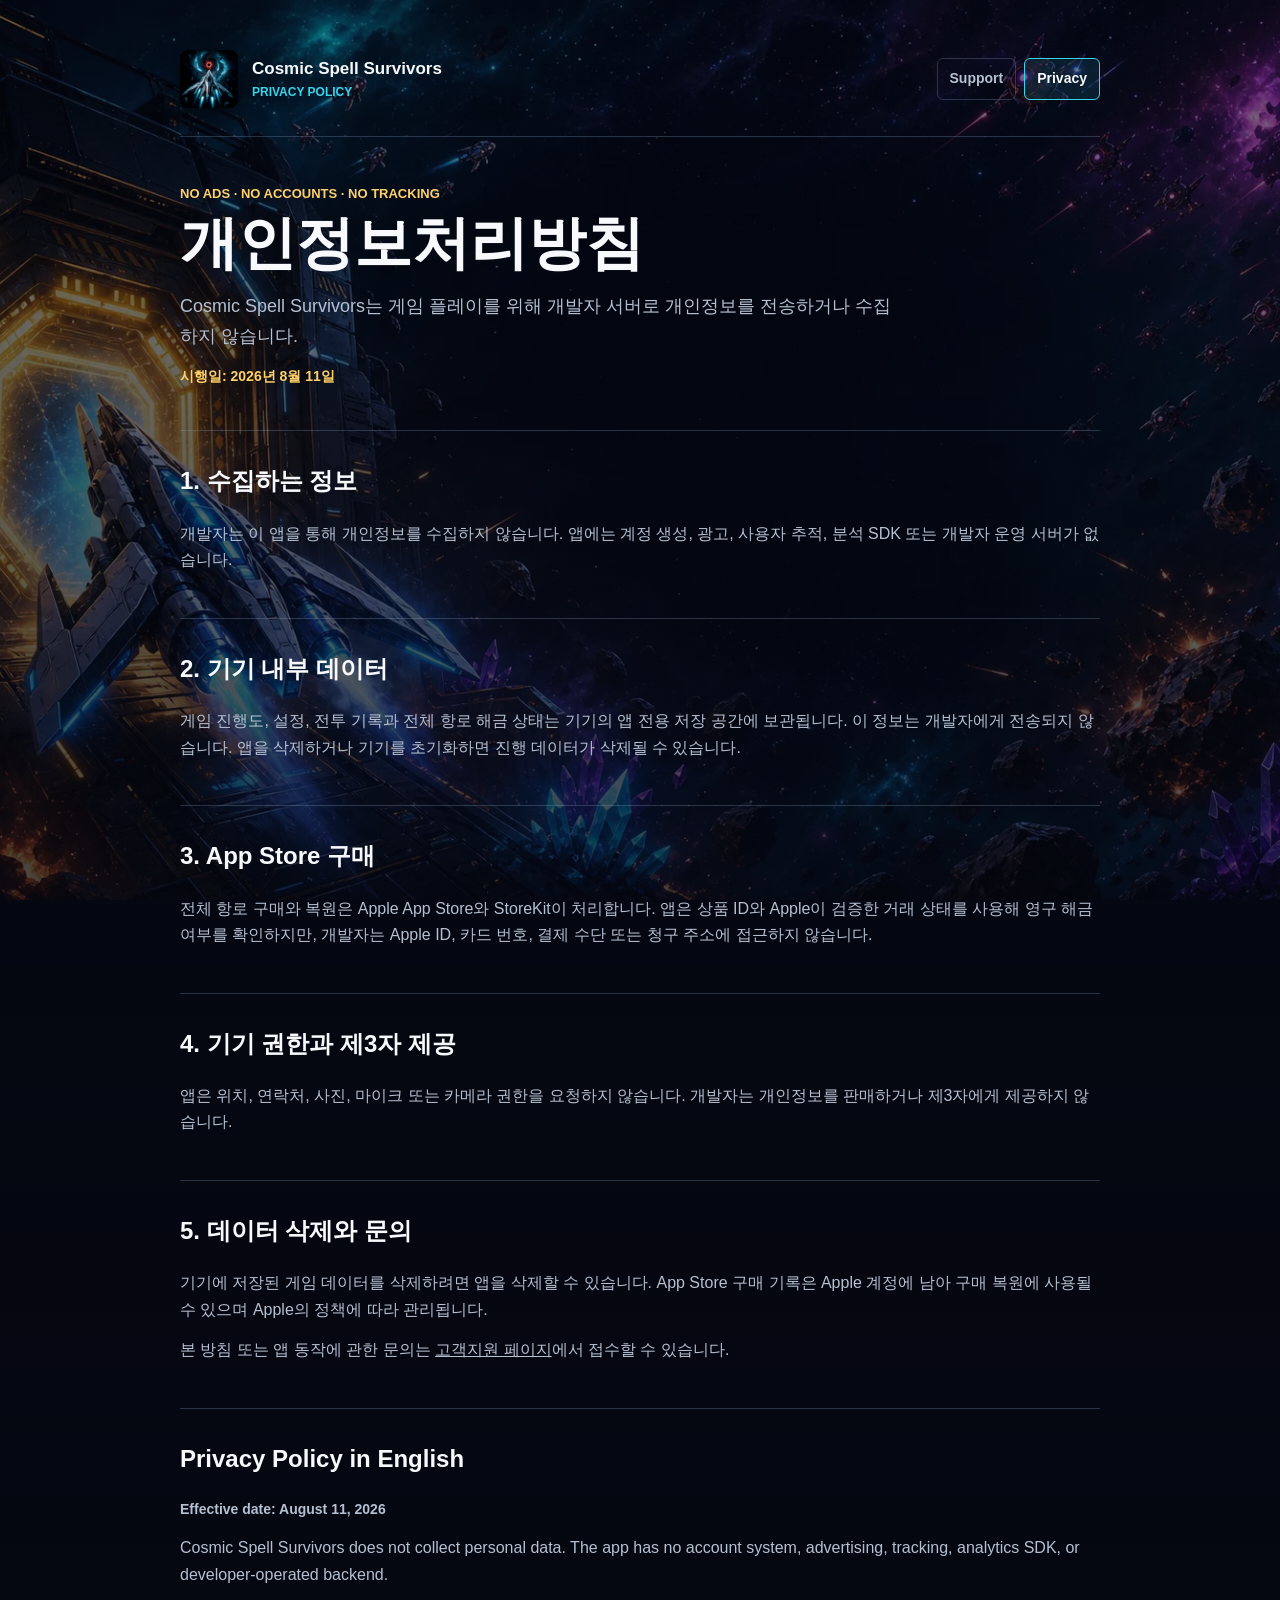
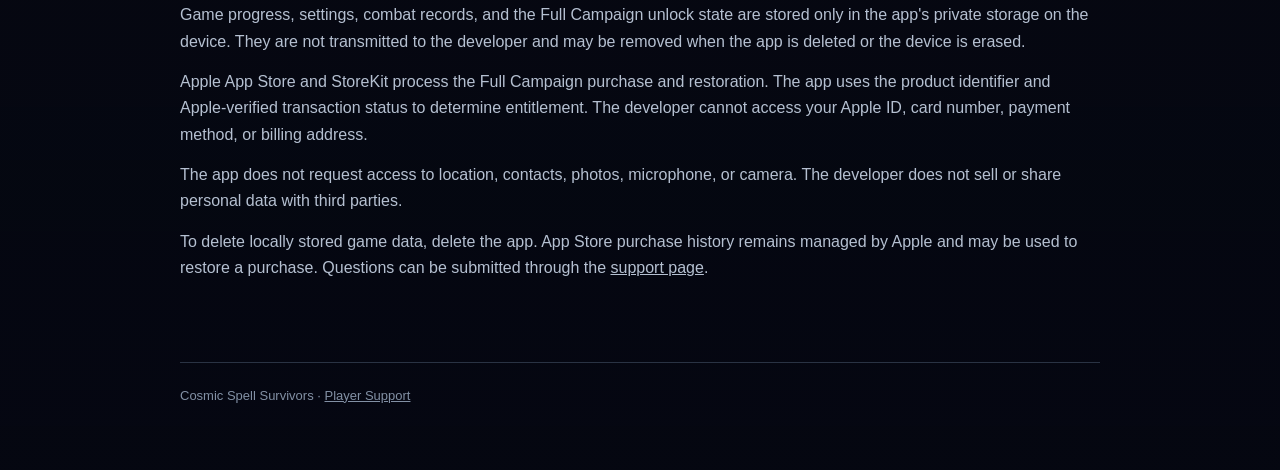
==== privacy.html @ 7aed8e82 "Publish player support and privacy pages" ====
<!doctype html>
<html lang="ko">
<head>
  <meta charset="utf-8">
  <meta name="viewport" content="width=device-width, initial-scale=1">
  <meta name="theme-color" content="#050711">
  <meta name="description" content="Cosmic Spell Survivors 개인정보처리방침">
  <title>Privacy Policy | Cosmic Spell Survivors</title>
  <link rel="icon" href="assets/app-icon.png">
  <link rel="stylesheet" href="site.css">
</head>
<body>
  <div class="shell">
    <header class="site-header">
      <a class="brand" href="index.html">
        <img src="assets/app-icon.png" alt="Cosmic Spell Survivors app icon">
        <span class="brand-copy">
          <span class="brand-name">Cosmic Spell Survivors</span>
          <span class="brand-kicker">Privacy Policy</span>
        </span>
      </a>
      <nav aria-label="Support navigation">
        <a href="index.html">Support</a>
        <a href="privacy.html" aria-current="page">Privacy</a>
      </nav>
    </header>

    <main>
      <section class="intro">
        <p class="eyebrow">No ads · No accounts · No tracking</p>
        <h1>개인정보처리방침</h1>
        <p class="lede">Cosmic Spell Survivors는 게임 플레이를 위해 개발자 서버로 개인정보를 전송하거나 수집하지 않습니다.</p>
        <p class="legal-meta">시행일: 2026년 8월 11일</p>
      </section>

      <section class="section">
        <h2>1. 수집하는 정보</h2>
        <p>개발자는 이 앱을 통해 개인정보를 수집하지 않습니다. 앱에는 계정 생성, 광고, 사용자 추적, 분석 SDK 또는 개발자 운영 서버가 없습니다.</p>
      </section>

      <section class="section">
        <h2>2. 기기 내부 데이터</h2>
        <p>게임 진행도, 설정, 전투 기록과 전체 항로 해금 상태는 기기의 앱 전용 저장 공간에 보관됩니다. 이 정보는 개발자에게 전송되지 않습니다. 앱을 삭제하거나 기기를 초기화하면 진행 데이터가 삭제될 수 있습니다.</p>
      </section>

      <section class="section">
        <h2>3. App Store 구매</h2>
        <p>전체 항로 구매와 복원은 Apple App Store와 StoreKit이 처리합니다. 앱은 상품 ID와 Apple이 검증한 거래 상태를 사용해 영구 해금 여부를 확인하지만, 개발자는 Apple ID, 카드 번호, 결제 수단 또는 청구 주소에 접근하지 않습니다.</p>
      </section>

      <section class="section">
        <h2>4. 기기 권한과 제3자 제공</h2>
        <p>앱은 위치, 연락처, 사진, 마이크 또는 카메라 권한을 요청하지 않습니다. 개발자는 개인정보를 판매하거나 제3자에게 제공하지 않습니다.</p>
      </section>

      <section class="section">
        <h2>5. 데이터 삭제와 문의</h2>
        <p>기기에 저장된 게임 데이터를 삭제하려면 앱을 삭제할 수 있습니다. App Store 구매 기록은 Apple 계정에 남아 구매 복원에 사용될 수 있으며 Apple의 정책에 따라 관리됩니다.</p>
        <p>본 방침 또는 앱 동작에 관한 문의는 <a href="index.html#report">고객지원 페이지</a>에서 접수할 수 있습니다.</p>
      </section>

      <section class="section" lang="en">
        <h2>Privacy Policy in English</h2>
        <p class="legal-meta">Effective date: August 11, 2026</p>
        <p>Cosmic Spell Survivors does not collect personal data. The app has no account system, advertising, tracking, analytics SDK, or developer-operated backend.</p>
        <p>Game progress, settings, combat records, and the Full Campaign unlock state are stored only in the app's private storage on the device. They are not transmitted to the developer and may be removed when the app is deleted or the device is erased.</p>
        <p>Apple App Store and StoreKit process the Full Campaign purchase and restoration. The app uses the product identifier and Apple-verified transaction status to determine entitlement. The developer cannot access your Apple ID, card number, payment method, or billing address.</p>
        <p>The app does not request access to location, contacts, photos, microphone, or camera. The developer does not sell or share personal data with third parties.</p>
        <p>To delete locally stored game data, delete the app. App Store purchase history remains managed by Apple and may be used to restore a purchase. Questions can be submitted through the <a href="index.html#report">support page</a>.</p>
      </section>
    </main>

    <footer>Cosmic Spell Survivors · <a href="index.html">Player Support</a></footer>
  </div>
</body>
</html>
---- site.css ----
:root {
  color-scheme: dark;
  --ink: #050711;
  --surface: rgba(10, 16, 30, 0.94);
  --surface-soft: rgba(17, 25, 43, 0.84);
  --line: rgba(137, 164, 196, 0.28);
  --text: #f7f9fc;
  --muted: #b5c0d1;
  --cyan: #35d5ec;
  --mint: #5eead4;
  --coral: #ff7185;
  --gold: #ffd166;
  font-family: Inter, ui-sans-serif, -apple-system, BlinkMacSystemFont, "Segoe UI", sans-serif;
}

* {
  box-sizing: border-box;
}

html {
  background: var(--ink);
}

body {
  min-height: 100vh;
  margin: 0;
  color: var(--text);
  background:
    linear-gradient(180deg, rgba(5, 7, 17, 0.52), rgba(5, 7, 17, 0.98)),
    url("assets/background.webp") center top / cover fixed no-repeat,
    var(--ink);
  line-height: 1.65;
}

a {
  color: inherit;
}

.shell {
  width: min(920px, calc(100% - 32px));
  margin: 0 auto;
  padding: 32px 0 64px;
}

.site-header {
  display: flex;
  align-items: center;
  justify-content: space-between;
  gap: 24px;
  padding: 18px 0 28px;
  border-bottom: 1px solid var(--line);
}

.brand {
  display: flex;
  min-width: 0;
  align-items: center;
  gap: 14px;
  text-decoration: none;
}

.brand img {
  width: 58px;
  height: 58px;
  border-radius: 8px;
  box-shadow: 0 10px 30px rgba(0, 0, 0, 0.46);
}

.brand-copy {
  min-width: 0;
}

.brand-name,
.brand-kicker {
  display: block;
  letter-spacing: 0;
}

.brand-name {
  font-size: 17px;
  font-weight: 800;
}

.brand-kicker {
  color: var(--cyan);
  font-size: 12px;
  font-weight: 800;
  text-transform: uppercase;
}

nav {
  display: flex;
  gap: 8px;
}

nav a {
  min-height: 42px;
  display: inline-flex;
  align-items: center;
  padding: 8px 12px;
  border: 1px solid var(--line);
  border-radius: 6px;
  color: var(--muted);
  font-size: 14px;
  font-weight: 750;
  text-decoration: none;
}

nav a[aria-current="page"] {
  border-color: var(--cyan);
  color: var(--text);
  background: rgba(53, 213, 236, 0.1);
}

main {
  padding-top: 46px;
}

.intro {
  max-width: 720px;
  margin-bottom: 42px;
}

.eyebrow {
  margin: 0 0 8px;
  color: var(--gold);
  font-size: 13px;
  font-weight: 850;
  text-transform: uppercase;
}

h1,
h2,
h3,
p {
  letter-spacing: 0;
}

h1 {
  margin: 0;
  font-size: clamp(34px, 7vw, 58px);
  line-height: 1.06;
}

.lede {
  margin: 18px 0 0;
  color: var(--muted);
  font-size: 18px;
}

.status {
  display: flex;
  align-items: center;
  gap: 10px;
  margin-top: 22px;
  color: var(--mint);
  font-size: 14px;
  font-weight: 800;
}

.status::before {
  width: 9px;
  height: 9px;
  border-radius: 50%;
  background: var(--mint);
  content: "";
  box-shadow: 0 0 16px rgba(94, 234, 212, 0.7);
}

.section {
  padding: 30px 0;
  border-top: 1px solid var(--line);
}

.section h2 {
  margin: 0 0 20px;
  font-size: 24px;
}

.section h3 {
  margin: 0 0 8px;
  color: var(--cyan);
  font-size: 17px;
}

.section p,
.section li {
  color: var(--muted);
}

.section p {
  margin: 0 0 14px;
}

.section ul,
.section ol {
  margin: 12px 0 0;
  padding-left: 22px;
}

.section li + li {
  margin-top: 8px;
}

.faq-grid {
  display: grid;
  grid-template-columns: repeat(2, minmax(0, 1fr));
  gap: 12px;
}

.faq {
  min-width: 0;
  padding: 20px;
  border: 1px solid var(--line);
  border-radius: 8px;
  background: var(--surface-soft);
}

.faq p:last-child {
  margin-bottom: 0;
}

.action {
  display: inline-flex;
  min-height: 48px;
  align-items: center;
  justify-content: center;
  margin-top: 8px;
  padding: 11px 18px;
  border: 1px solid var(--cyan);
  border-radius: 6px;
  color: #031318;
  background: var(--cyan);
  font-weight: 850;
  text-decoration: none;
}

.note {
  padding: 18px 20px;
  border-left: 3px solid var(--coral);
  background: var(--surface);
}

.legal-meta {
  color: var(--gold);
  font-size: 14px;
  font-weight: 800;
}

footer {
  margin-top: 36px;
  padding-top: 22px;
  border-top: 1px solid var(--line);
  color: #8290a4;
  font-size: 13px;
}

@media (max-width: 660px) {
  .shell {
    width: min(100% - 24px, 920px);
    padding-top: 14px;
  }

  .site-header {
    align-items: flex-start;
    flex-direction: column;
    gap: 16px;
  }

  nav {
    width: 100%;
  }

  nav a {
    flex: 1;
    justify-content: center;
  }

  main {
    padding-top: 34px;
  }

  .lede {
    font-size: 16px;
  }

  .faq-grid {
    grid-template-columns: 1fr;
  }
}
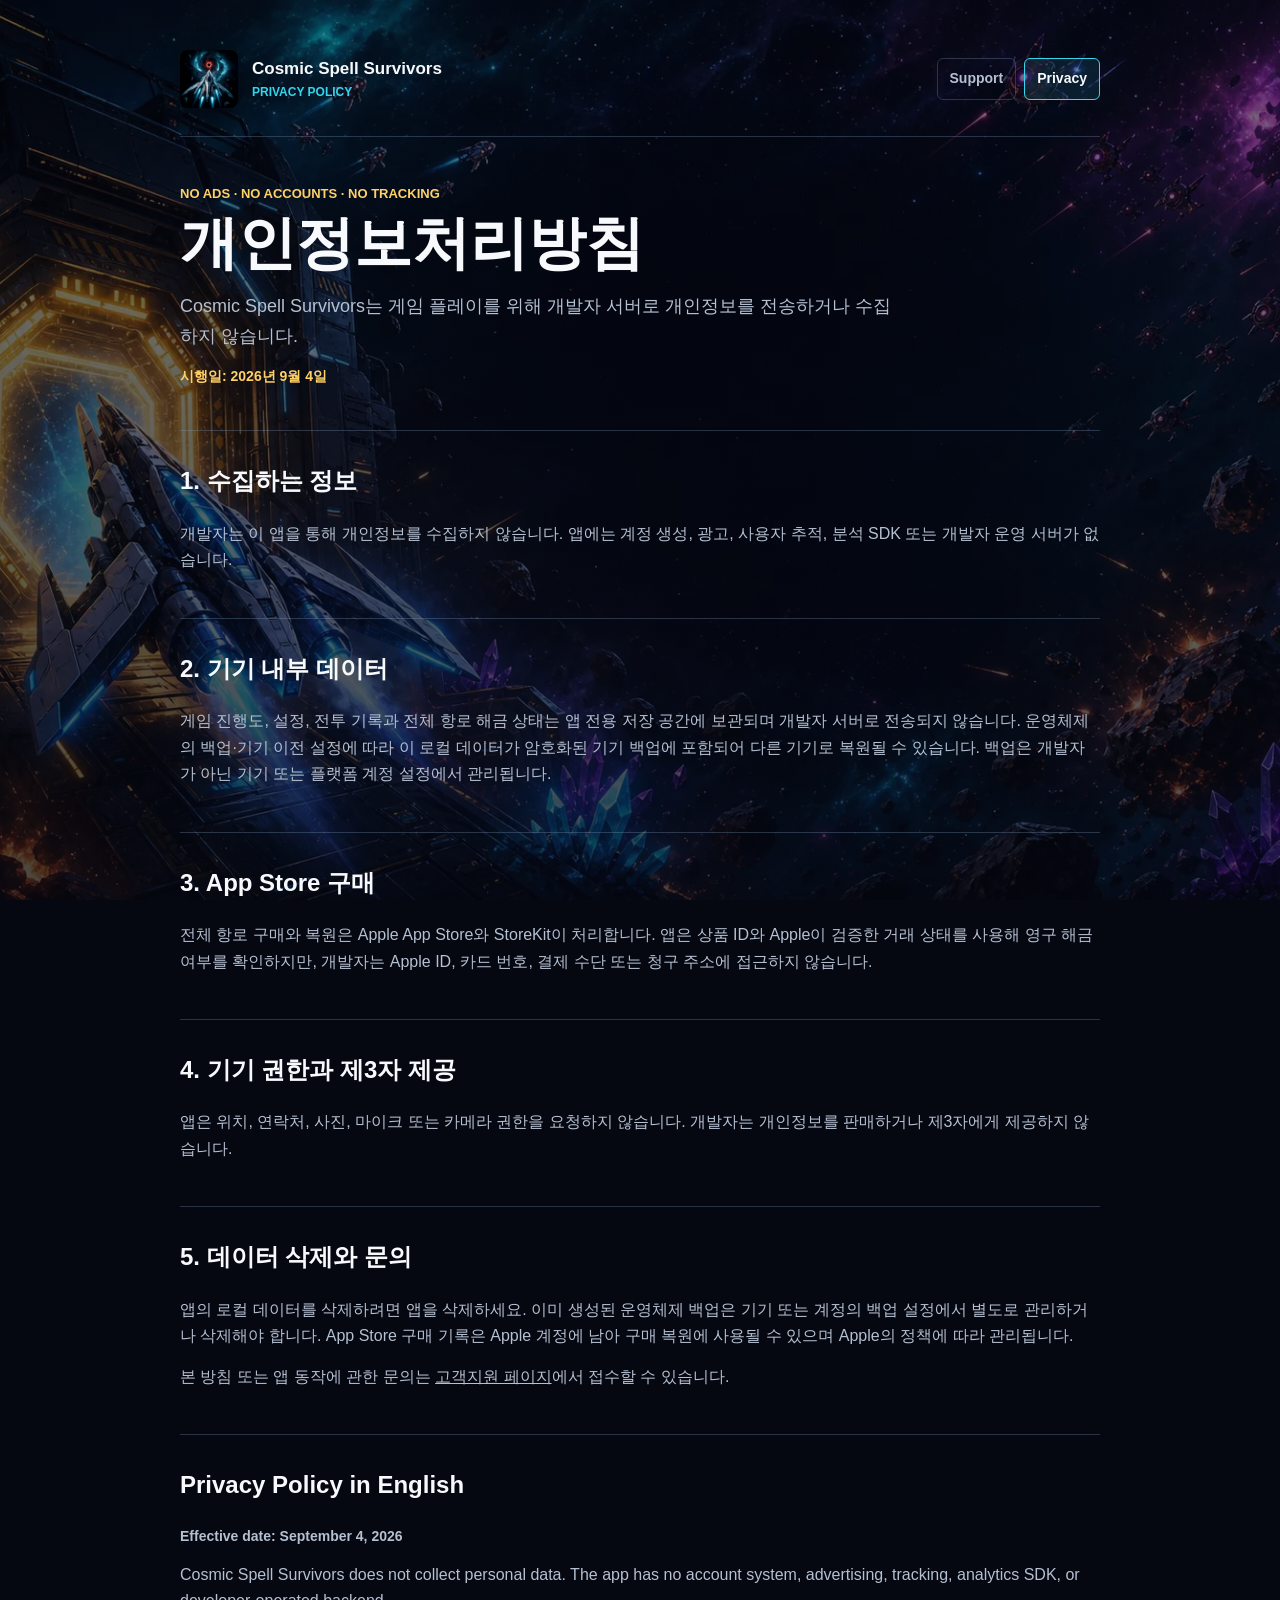
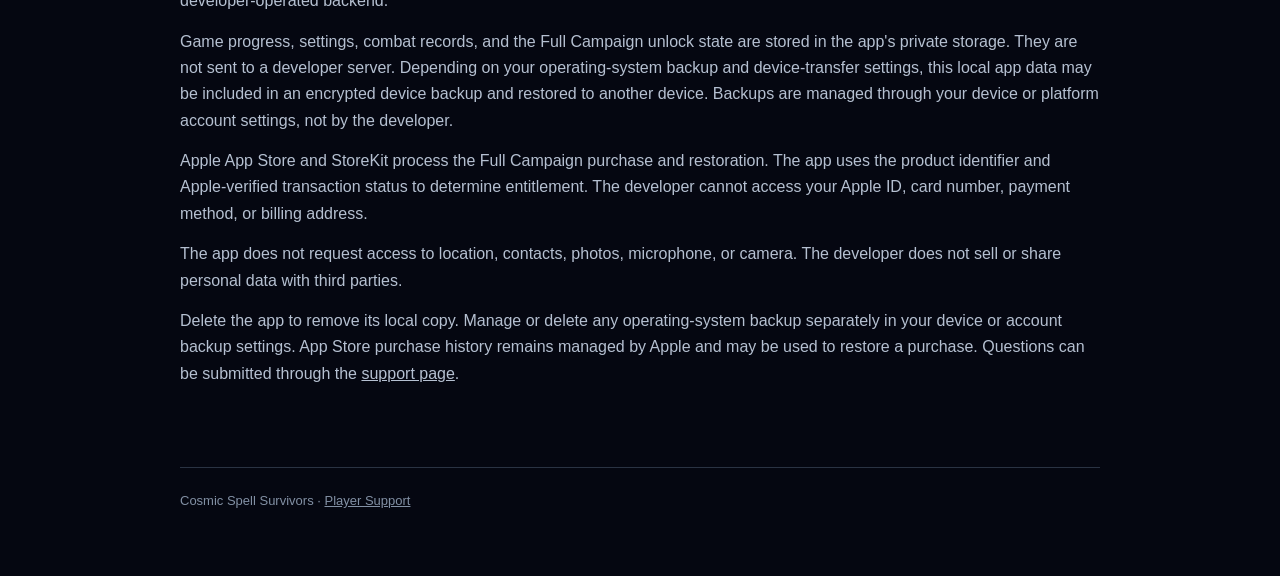
==== commit 58726dd6: "Clarify local backups in privacy policy Updated effective date and clarified local data management i" ====
--- a/privacy.html
+++ b/privacy.html
@@ -30,7 +30,7 @@
         <p class="eyebrow">No ads · No accounts · No tracking</p>
         <h1>개인정보처리방침</h1>
         <p class="lede">Cosmic Spell Survivors는 게임 플레이를 위해 개발자 서버로 개인정보를 전송하거나 수집하지 않습니다.</p>
-        <p class="legal-meta">시행일: 2026년 8월 11일</p>
+        <p class="legal-meta">시행일: 2026년 9월 4일</p>
       </section>
 
       <section class="section">
@@ -40,7 +40,7 @@
 
       <section class="section">
         <h2>2. 기기 내부 데이터</h2>
-        <p>게임 진행도, 설정, 전투 기록과 전체 항로 해금 상태는 기기의 앱 전용 저장 공간에 보관됩니다. 이 정보는 개발자에게 전송되지 않습니다. 앱을 삭제하거나 기기를 초기화하면 진행 데이터가 삭제될 수 있습니다.</p>
+        <p>게임 진행도, 설정, 전투 기록과 전체 항로 해금 상태는 앱 전용 저장 공간에 보관되며 개발자 서버로 전송되지 않습니다. 운영체제의 백업·기기 이전 설정에 따라 이 로컬 데이터가 암호화된 기기 백업에 포함되어 다른 기기로 복원될 수 있습니다. 백업은 개발자가 아닌 기기 또는 플랫폼 계정 설정에서 관리됩니다.</p>
       </section>
 
       <section class="section">
@@ -55,18 +55,18 @@
 
       <section class="section">
         <h2>5. 데이터 삭제와 문의</h2>
-        <p>기기에 저장된 게임 데이터를 삭제하려면 앱을 삭제할 수 있습니다. App Store 구매 기록은 Apple 계정에 남아 구매 복원에 사용될 수 있으며 Apple의 정책에 따라 관리됩니다.</p>
+        <p>앱의 로컬 데이터를 삭제하려면 앱을 삭제하세요. 이미 생성된 운영체제 백업은 기기 또는 계정의 백업 설정에서 별도로 관리하거나 삭제해야 합니다. App Store 구매 기록은 Apple 계정에 남아 구매 복원에 사용될 수 있으며 Apple의 정책에 따라 관리됩니다.</p>
         <p>본 방침 또는 앱 동작에 관한 문의는 <a href="index.html#report">고객지원 페이지</a>에서 접수할 수 있습니다.</p>
       </section>
 
       <section class="section" lang="en">
         <h2>Privacy Policy in English</h2>
-        <p class="legal-meta">Effective date: August 11, 2026</p>
+        <p class="legal-meta">Effective date: September 4, 2026</p>
         <p>Cosmic Spell Survivors does not collect personal data. The app has no account system, advertising, tracking, analytics SDK, or developer-operated backend.</p>
-        <p>Game progress, settings, combat records, and the Full Campaign unlock state are stored only in the app's private storage on the device. They are not transmitted to the developer and may be removed when the app is deleted or the device is erased.</p>
+        <p>Game progress, settings, combat records, and the Full Campaign unlock state are stored in the app's private storage. They are not sent to a developer server. Depending on your operating-system backup and device-transfer settings, this local app data may be included in an encrypted device backup and restored to another device. Backups are managed through your device or platform account settings, not by the developer.</p>
         <p>Apple App Store and StoreKit process the Full Campaign purchase and restoration. The app uses the product identifier and Apple-verified transaction status to determine entitlement. The developer cannot access your Apple ID, card number, payment method, or billing address.</p>
         <p>The app does not request access to location, contacts, photos, microphone, or camera. The developer does not sell or share personal data with third parties.</p>
-        <p>To delete locally stored game data, delete the app. App Store purchase history remains managed by Apple and may be used to restore a purchase. Questions can be submitted through the <a href="index.html#report">support page</a>.</p>
+        <p>Delete the app to remove its local copy. Manage or delete any operating-system backup separately in your device or account backup settings. App Store purchase history remains managed by Apple and may be used to restore a purchase. Questions can be submitted through the <a href="index.html#report">support page</a>.</p>
       </section>
     </main>
 
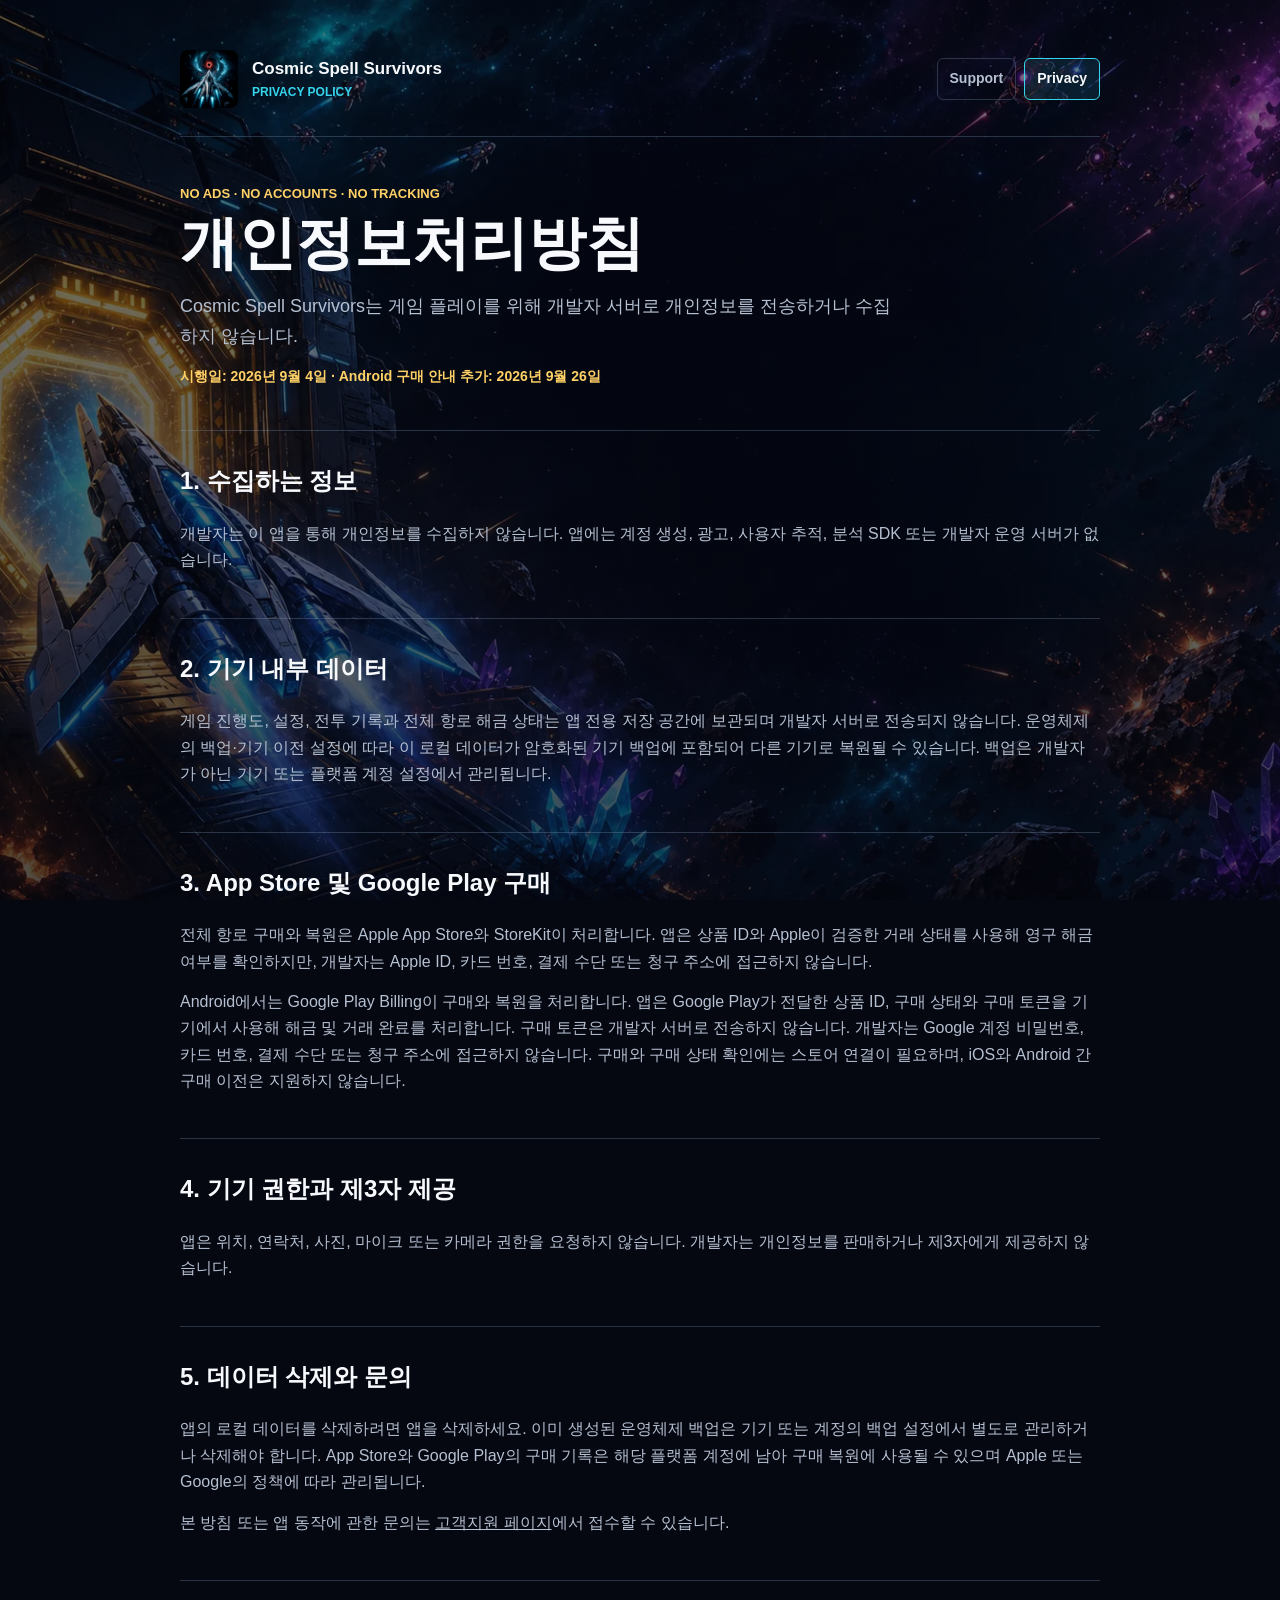
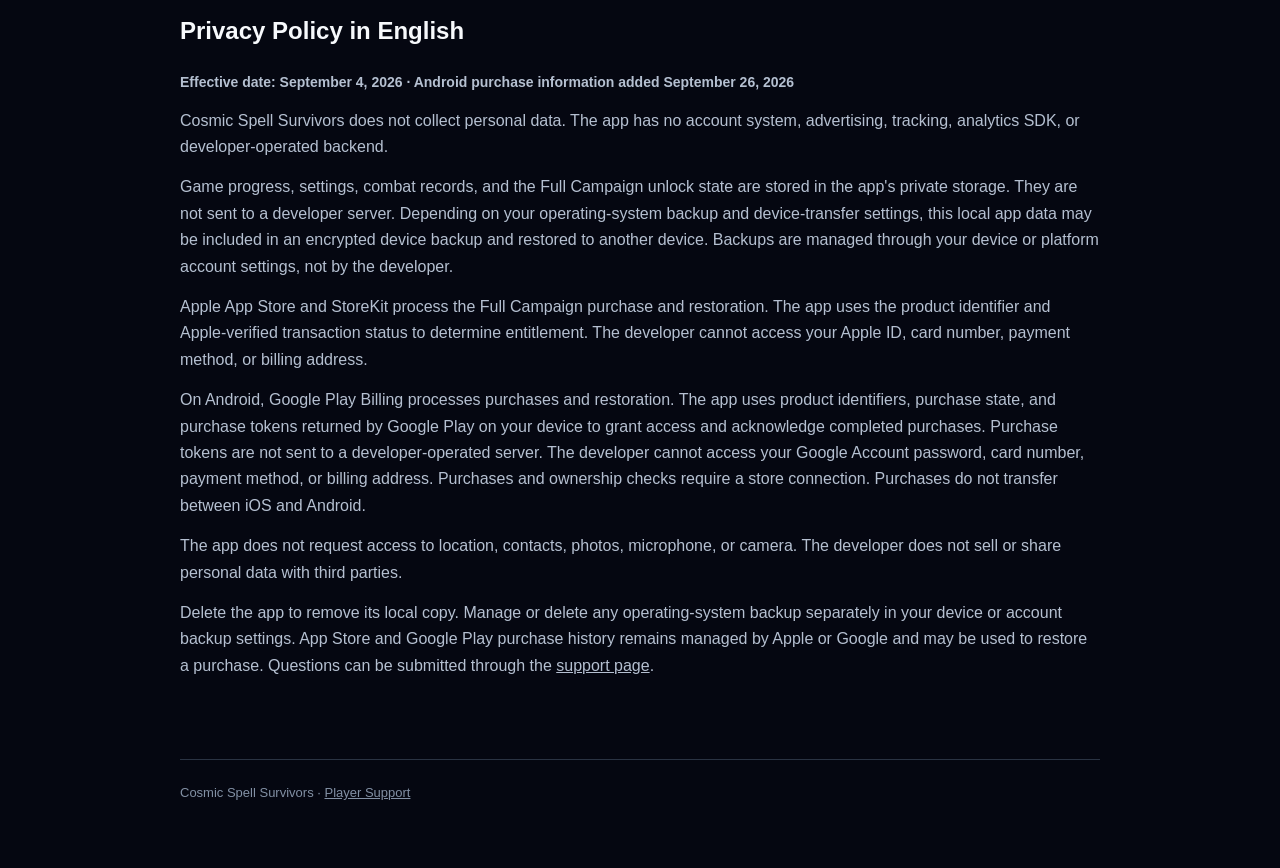
==== commit bcfc5ecd: "Document Android Play Billing and cross-platform purchase support" ====
--- a/privacy.html
+++ b/privacy.html
@@ -30,7 +30,7 @@
         <p class="eyebrow">No ads · No accounts · No tracking</p>
         <h1>개인정보처리방침</h1>
         <p class="lede">Cosmic Spell Survivors는 게임 플레이를 위해 개발자 서버로 개인정보를 전송하거나 수집하지 않습니다.</p>
-        <p class="legal-meta">시행일: 2026년 9월 4일</p>
+        <p class="legal-meta">시행일: 2026년 9월 4일 · Android 구매 안내 추가: 2026년 9월 26일</p>
       </section>
 
       <section class="section">
@@ -44,8 +44,9 @@
       </section>
 
       <section class="section">
-        <h2>3. App Store 구매</h2>
+        <h2>3. App Store 및 Google Play 구매</h2>
         <p>전체 항로 구매와 복원은 Apple App Store와 StoreKit이 처리합니다. 앱은 상품 ID와 Apple이 검증한 거래 상태를 사용해 영구 해금 여부를 확인하지만, 개발자는 Apple ID, 카드 번호, 결제 수단 또는 청구 주소에 접근하지 않습니다.</p>
+        <p>Android에서는 Google Play Billing이 구매와 복원을 처리합니다. 앱은 Google Play가 전달한 상품 ID, 구매 상태와 구매 토큰을 기기에서 사용해 해금 및 거래 완료를 처리합니다. 구매 토큰은 개발자 서버로 전송하지 않습니다. 개발자는 Google 계정 비밀번호, 카드 번호, 결제 수단 또는 청구 주소에 접근하지 않습니다. 구매와 구매 상태 확인에는 스토어 연결이 필요하며, iOS와 Android 간 구매 이전은 지원하지 않습니다.</p>
       </section>
 
       <section class="section">
@@ -55,18 +56,19 @@
 
       <section class="section">
         <h2>5. 데이터 삭제와 문의</h2>
-        <p>앱의 로컬 데이터를 삭제하려면 앱을 삭제하세요. 이미 생성된 운영체제 백업은 기기 또는 계정의 백업 설정에서 별도로 관리하거나 삭제해야 합니다. App Store 구매 기록은 Apple 계정에 남아 구매 복원에 사용될 수 있으며 Apple의 정책에 따라 관리됩니다.</p>
+        <p>앱의 로컬 데이터를 삭제하려면 앱을 삭제하세요. 이미 생성된 운영체제 백업은 기기 또는 계정의 백업 설정에서 별도로 관리하거나 삭제해야 합니다. App Store와 Google Play의 구매 기록은 해당 플랫폼 계정에 남아 구매 복원에 사용될 수 있으며 Apple 또는 Google의 정책에 따라 관리됩니다.</p>
         <p>본 방침 또는 앱 동작에 관한 문의는 <a href="index.html#report">고객지원 페이지</a>에서 접수할 수 있습니다.</p>
       </section>
 
       <section class="section" lang="en">
         <h2>Privacy Policy in English</h2>
-        <p class="legal-meta">Effective date: September 4, 2026</p>
+        <p class="legal-meta">Effective date: September 4, 2026 · Android purchase information added September 26, 2026</p>
         <p>Cosmic Spell Survivors does not collect personal data. The app has no account system, advertising, tracking, analytics SDK, or developer-operated backend.</p>
         <p>Game progress, settings, combat records, and the Full Campaign unlock state are stored in the app's private storage. They are not sent to a developer server. Depending on your operating-system backup and device-transfer settings, this local app data may be included in an encrypted device backup and restored to another device. Backups are managed through your device or platform account settings, not by the developer.</p>
         <p>Apple App Store and StoreKit process the Full Campaign purchase and restoration. The app uses the product identifier and Apple-verified transaction status to determine entitlement. The developer cannot access your Apple ID, card number, payment method, or billing address.</p>
+        <p>On Android, Google Play Billing processes purchases and restoration. The app uses product identifiers, purchase state, and purchase tokens returned by Google Play on your device to grant access and acknowledge completed purchases. Purchase tokens are not sent to a developer-operated server. The developer cannot access your Google Account password, card number, payment method, or billing address. Purchases and ownership checks require a store connection. Purchases do not transfer between iOS and Android.</p>
         <p>The app does not request access to location, contacts, photos, microphone, or camera. The developer does not sell or share personal data with third parties.</p>
-        <p>Delete the app to remove its local copy. Manage or delete any operating-system backup separately in your device or account backup settings. App Store purchase history remains managed by Apple and may be used to restore a purchase. Questions can be submitted through the <a href="index.html#report">support page</a>.</p>
+        <p>Delete the app to remove its local copy. Manage or delete any operating-system backup separately in your device or account backup settings. App Store and Google Play purchase history remains managed by Apple or Google and may be used to restore a purchase. Questions can be submitted through the <a href="index.html#report">support page</a>.</p>
       </section>
     </main>
 
